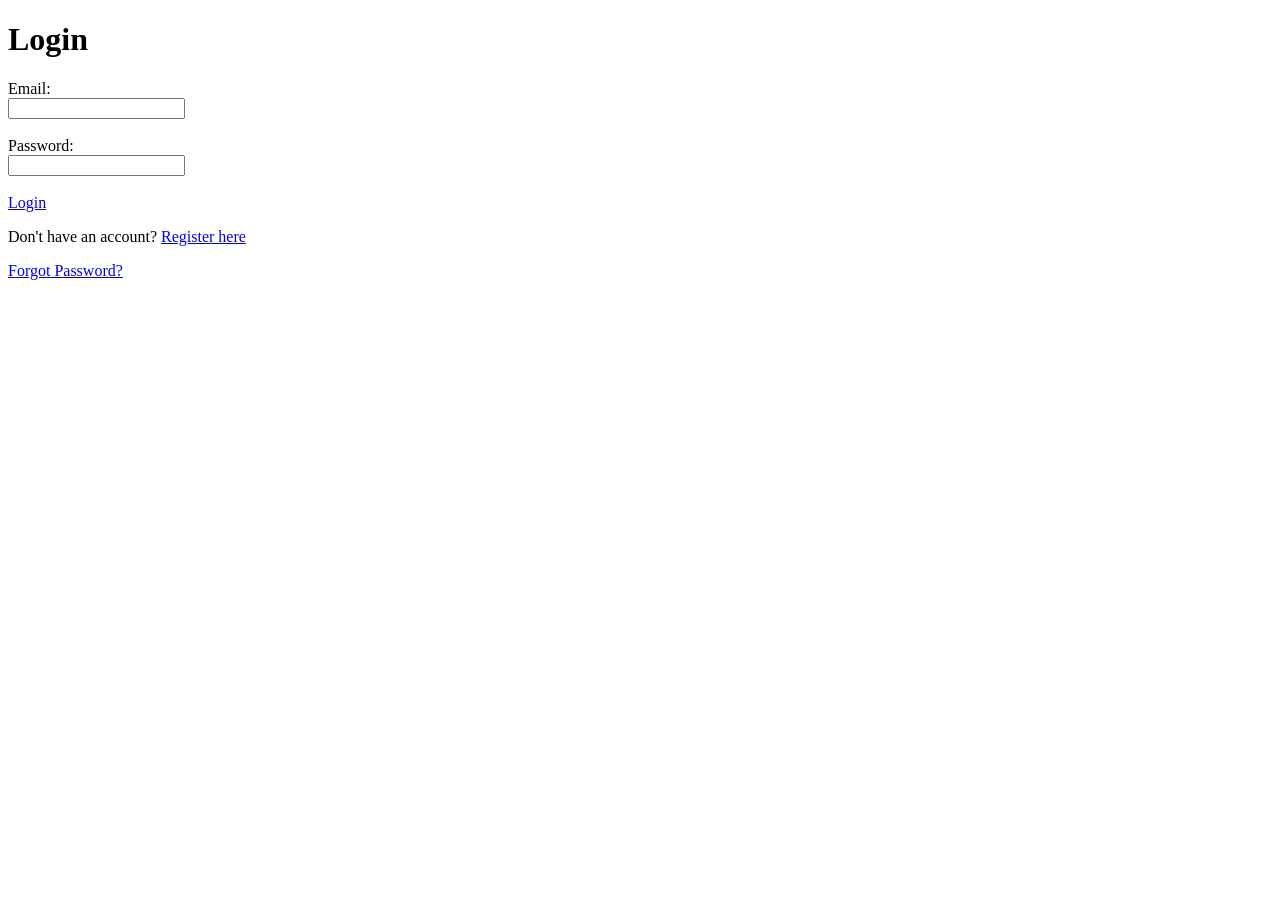
==== index.html @ 3e5fe293 "Rename login page and add css folder" ====
<!DOCTYPE html>
<html>
<head>
    <meta charset="utf-8">
    <title>Login Page</title>
</head>
<body>
<h1>Login</h1>

<form>
    <label>Email:</label><br>
    <input type="email" name="email" required><br><br>

    <label>Password:</label><br>
    <input type="password" name="password" required><br><br>

    <!-- Anchor based navigation -->
    <a href="dashboard.html">Login</a>
</form>

<p>Don't have an account? <a href="register.html">Register here</a></p>
<p><a href="forgot-password.html">Forgot Password?</a></p>
</body>
</html>
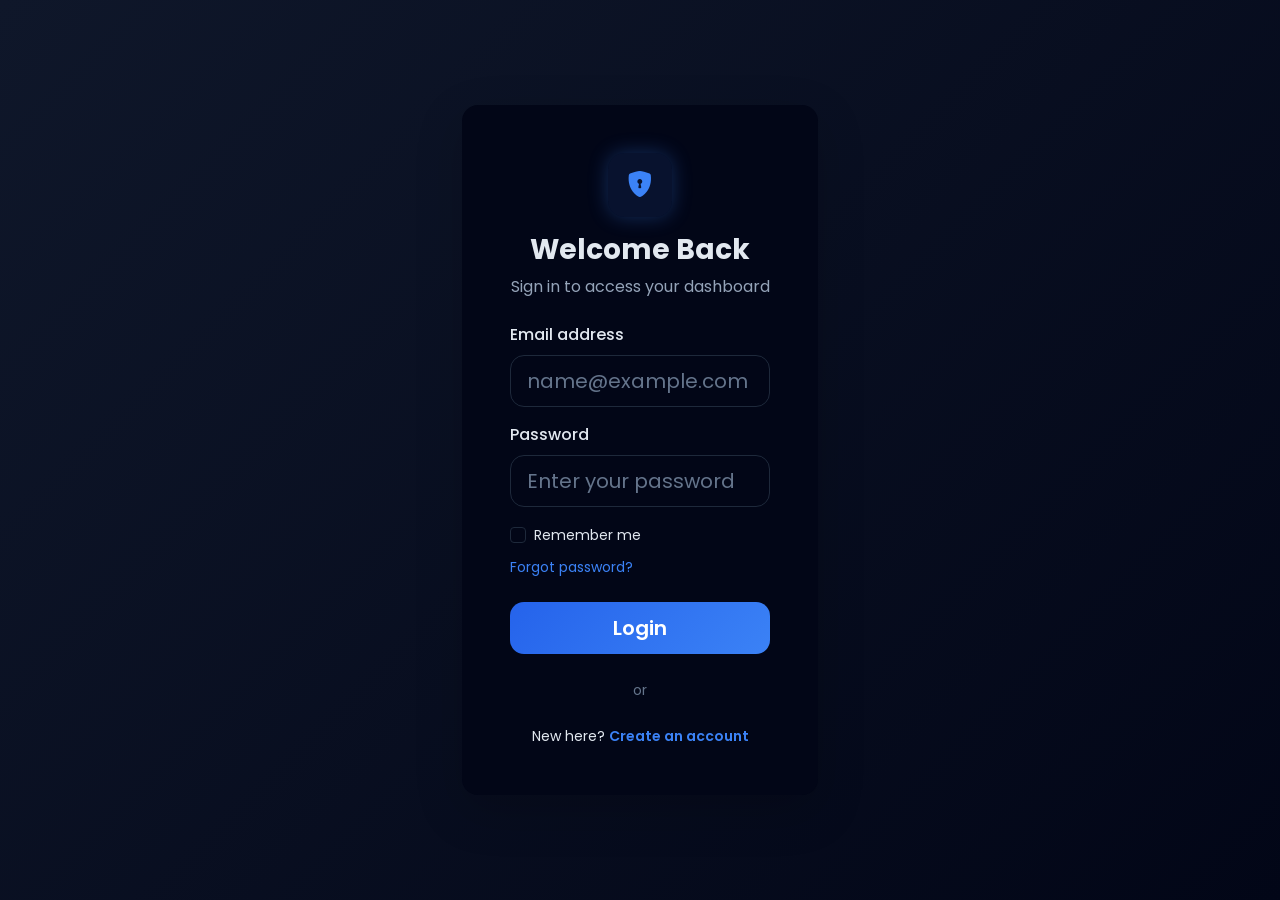
==== commit e7011580: "Final UI upgrade with Bootstrap and custom CSS" ====
--- a/index.html
+++ b/index.html
@@ -1,24 +1,81 @@
 <!DOCTYPE html>
-<html>
+<html lang="en">
 <head>
-    <meta charset="utf-8">
-    <title>Login Page</title>
+  <meta charset="UTF-8" />
+  <meta name="viewport" content="width=device-width, initial-scale=1.0" />
+  <title>Login | Auth System</title>
+
+  <link href="https://cdn.jsdelivr.net/npm/bootstrap@5.3.3/dist/css/bootstrap.min.css" rel="stylesheet">
+  <link href="https://cdn.jsdelivr.net/npm/bootstrap-icons@1.11.3/font/bootstrap-icons.min.css" rel="stylesheet">
+  <link href="https://fonts.googleapis.com/css2?family=Poppins:wght@400;500;600;700&display=swap" rel="stylesheet">
+  <link rel="stylesheet" href="css/styles.css">
 </head>
 <body>
-<h1>Login</h1>
+  <main class="auth-shell">
+    <div class="container">
+      <div class="row justify-content-center align-items-center min-vh-100 py-4">
+        <div class="col-12 col-sm-10 col-md-8 col-lg-5 col-xl-4">
+          <div class="auth-card card border-0 shadow-lg">
+            <div class="card-body p-4 p-md-5">
+              <div class="text-center mb-4">
+                <div class="brand-mark mx-auto mb-3">
+                  <i class="bi bi-shield-lock-fill"></i>
+                </div>
+                <h1 class="h3 fw-bold mb-2">Welcome Back</h1>
+                <p class="text-secondary mb-0">Sign in to access your dashboard</p>
+              </div>
 
-<form>
-    <label>Email:</label><br>
-    <input type="email" name="email" required><br><br>
+              <form action="dashboard.html" method="get">
+                <div class="mb-3">
+                  <label for="email" class="form-label fw-medium">Email address</label>
+                  <input
+                    type="email"
+                    class="form-control form-control-lg"
+                    id="email"
+                    placeholder="name@example.com"
+                    required
+                  >
+                </div>
 
-    <label>Password:</label><br>
-    <input type="password" name="password" required><br><br>
+                <div class="mb-3">
+                  <label for="password" class="form-label fw-medium">Password</label>
+                  <input
+                    type="password"
+                    class="form-control form-control-lg"
+                    id="password"
+                    placeholder="Enter your password"
+                    required
+                  >
+                </div>
 
-    <!-- Anchor based navigation -->
-    <a href="dashboard.html">Login</a>
-</form>
+                <div class="d-flex justify-content-between align-items-center flex-wrap gap-2 mb-4">
+                  <div class="form-check">
+                    <input class="form-check-input" type="checkbox" id="remember">
+                    <label class="form-check-label small" for="remember">Remember me</label>
+                  </div>
+                  <a href="forgot-password.html" class="small text-decoration-none auth-link">Forgot password?</a>
+                </div>
 
-<p>Don't have an account? <a href="register.html">Register here</a></p>
-<p><a href="forgot-password.html">Forgot Password?</a></p>
+                <button type="submit" class="btn btn-primary btn-lg w-100">
+                  Login
+                </button>
+              </form>
+
+              <div class="divider my-4">
+                <span>or</span>
+              </div>
+
+              <p class="text-center mb-0 small">
+                New here?
+                <a href="register.html" class="fw-semibold text-decoration-none auth-link">Create an account</a>
+              </p>
+            </div>
+          </div>
+        </div>
+      </div>
+    </div>
+  </main>
+
+  <script src="https://cdn.jsdelivr.net/npm/bootstrap@5.3.3/dist/js/bootstrap.bundle.min.js"></script>
 </body>
 </html>
--- a/css/styles.css
+++ b/css/styles.css
@@ -0,0 +1,140 @@
+/*  RESET */
+* {
+  box-sizing: border-box;
+}
+
+body {
+  font-family: 'Poppins', sans-serif;
+  margin: 0;
+  min-height: 100vh;
+  background: linear-gradient(135deg, #0f172a 0%, #020617 100%);
+}
+
+/* LAYOUT */
+.auth-shell {
+  min-height: 100vh;
+}
+
+/* CARD */
+.auth-card {
+  border-radius: 24px;
+  background: rgba(15, 23, 42, 0.85);
+  backdrop-filter: blur(20px);
+  -webkit-backdrop-filter: blur(20px);
+  box-shadow: 0 20px 60px rgba(0, 0, 0, 0.6);
+  color: #e2e8f0;
+  border: 1px solid rgba(255, 255, 255, 0.05);
+}
+
+/* BRAND */
+.brand-mark {
+  width: 64px;
+  height: 64px;
+  border-radius: 16px;
+  display: grid;
+  place-items: center;
+  font-size: 1.6rem;
+  color: #3b82f6;
+  background: rgba(59, 130, 246, 0.1);
+  box-shadow: 0 0 20px rgba(59, 130, 246, 0.3);
+}
+
+/* TEXT */
+.text-secondary {
+  color: #94a3b8 !important;
+}
+
+/* INPUTS */
+.form-control {
+  height: 52px;
+  border-radius: 14px;
+  border: 1px solid #1e293b;
+  background: #020617;
+  color: #e2e8f0;
+}
+
+.form-control::placeholder {
+  color: #64748b;
+}
+
+.form-control:focus {
+  background: #020617;
+  border-color: #3b82f6;
+  box-shadow: 0 0 0 2px rgba(59, 130, 246, 0.2);
+  color: #fff;
+}
+
+/* CHECKBOX */
+.form-check-input {
+  background-color: #020617;
+  border: 1px solid #1e293b;
+}
+
+.form-check-input:checked {
+  background-color: #3b82f6;
+  border-color: #3b82f6;
+}
+
+/* BUTTON */
+.btn-primary {
+  height: 52px;
+  border: none;
+  border-radius: 14px;
+  font-weight: 600;
+  background: linear-gradient(135deg, #2563eb, #3b82f6);
+  transition: all 0.3s ease;
+}
+
+.btn-primary:hover {
+  transform: translateY(-2px);
+  background: linear-gradient(135deg, #1d4ed8, #2563eb);
+  box-shadow: 0 10px 25px rgba(59, 130, 246, 0.4);
+}
+
+/* LINKS */
+.auth-link {
+  color: #3b82f6;
+}
+
+.auth-link:hover {
+  text-decoration: underline;
+}
+
+/* DIVIDER */
+.divider {
+  text-align: center;
+  position: relative;
+}
+
+.divider span {
+  padding: 0 10px;
+  font-size: 14px;
+  color: #64748b;
+}
+
+/* RESPONSIVE */
+@media (max-width: 576px) {
+  .auth-card {
+    padding: 10px;
+  }
+}
+.toggle-eye {
+  position: absolute;
+  right: 15px;
+  top: 45px;
+  cursor: pointer;
+  color: #94a3b8;
+}
+/* Dashboard cards */
+.card {
+  border-radius: 16px;
+  background: #020617;
+  color: #e2e8f0;
+  border: 1px solid #1e293b;
+  transition: all 0.3s ease;
+}
+
+.card:hover {
+  transform: translateY(-5px);
+  box-shadow: 0 10px 30px rgba(0,0,0,0.5);
+}
